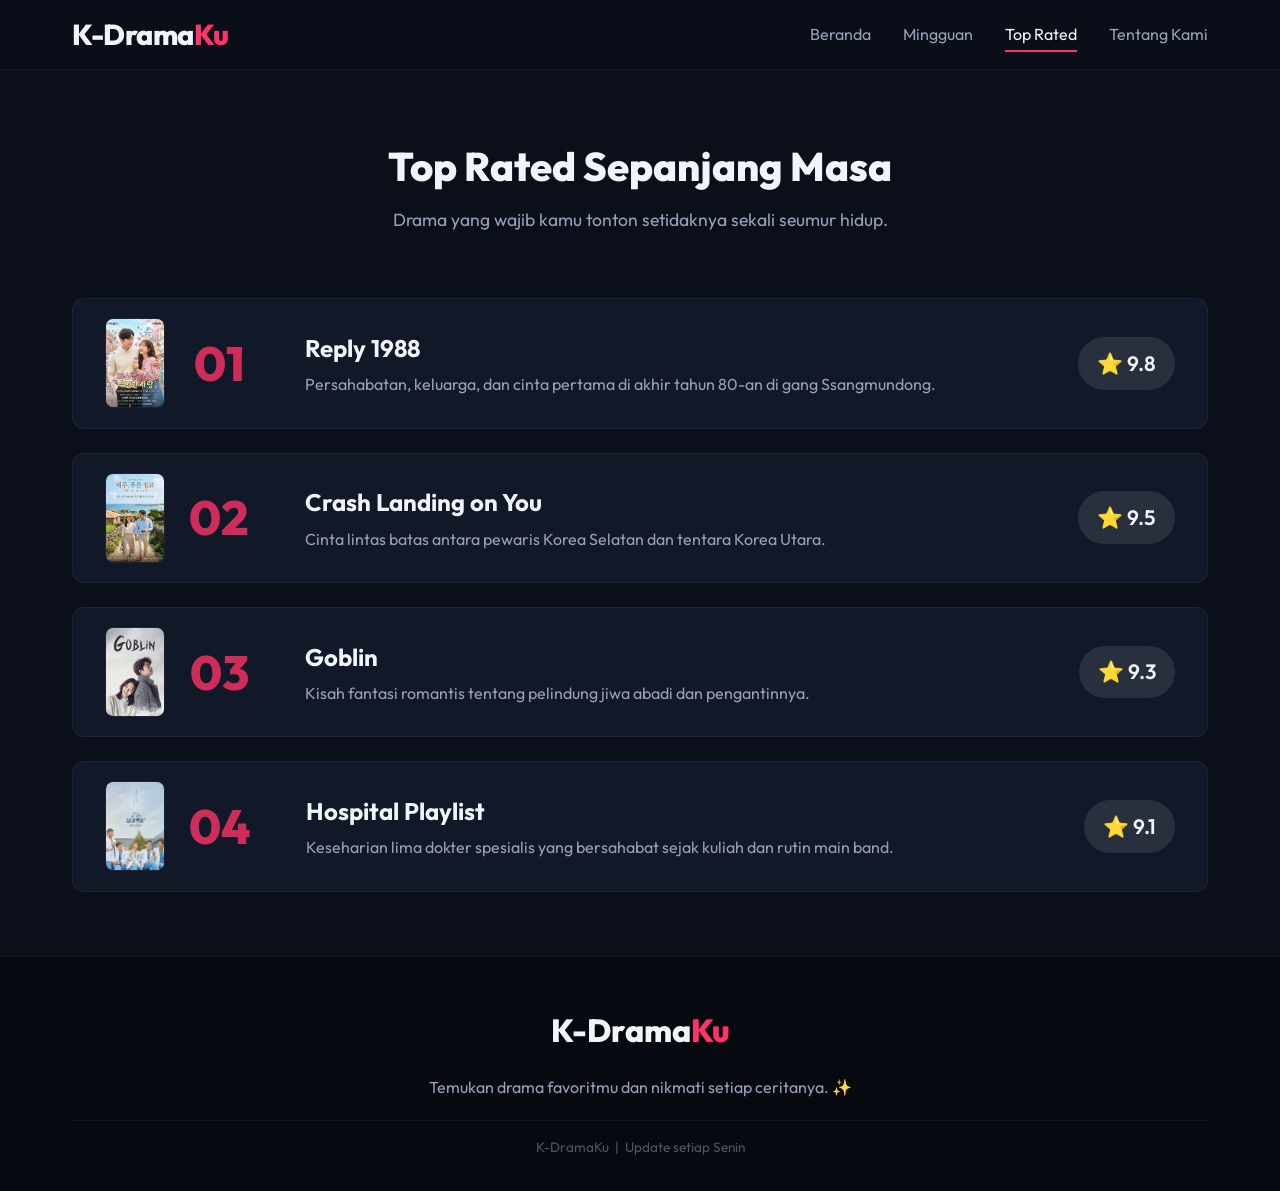
==== toprated.html @ f35d9a2c "Add files via upload" ====
<!DOCTYPE html>
<html lang="id">
<head>
    <meta charset="UTF-8">
    <meta name="viewport" content="width=device-width, initial-scale=1.0">
    <title>Top Rated | K-DramaKu</title>
    <link href="https://fonts.googleapis.com/css2?family=Outfit:wght@300;400;600;800&display=swap" rel="stylesheet">
    <link rel="stylesheet" href="style.css">
</head>
<body>

    <!-- Navigation Bar -->
    <nav class="navbar">
        <div class="nav-container">
            <a href="index.html" class="logo">K-Drama<span>Ku</span></a>
            
            <input type="checkbox" id="menu-toggle" class="menu-toggle">
            <label for="menu-toggle" class="hamburger">
                <span></span>
                <span></span>
                <span></span>
            </label>

            <ul class="nav-links">
                <li><a href="index.html">Beranda</a></li>
                <li><a href="rekomendasi.html">Mingguan</a></li>
                <li><a href="toprated.html" class="active">Top Rated</a></li>
                <li><a href="tentang.html">Tentang Kami</a></li>
            </ul>
        </div>
    </nav>

    <!-- Page Content -->
    <div class="page-container">
        <div class="page-header">
            <h2>Top Rated Sepanjang Masa</h2>
            <p>Drama yang wajib kamu tonton setidaknya sekali seumur hidup.</p>
        </div>

        <div class="top-rated-list">
            <a href="detail.html#reply1988" class="top-item">
                <img class="top-poster" src="assets/images/reply1988.jpg" alt="Reply 1988" onerror="this.src='assets/images/romcom.png'">
                <div class="rank">01</div>
                <div class="top-details">
                    <h3>Reply 1988</h3>
                    <p>Persahabatan, keluarga, dan cinta pertama di akhir tahun 80-an di gang Ssangmundong.</p>
                </div>
                <div class="rating">⭐ 9.8</div>
            </a>
            
            <a href="detail.html#cloy" class="top-item">
                <img class="top-poster" src="assets/images/cloy.jpg" alt="Crash Landing on You" onerror="this.src='assets/images/sliceoflife.png'">
                <div class="rank">02</div>
                <div class="top-details">
                    <h3>Crash Landing on You</h3>
                    <p>Cinta lintas batas antara pewaris Korea Selatan dan tentara Korea Utara.</p>
                </div>
                <div class="rating">⭐ 9.5</div>
            </a>
            
            <a href="detail.html#goblin" class="top-item">
                <img class="top-poster" src="assets/images/goblin.jpg" alt="Goblin" onerror="this.src='assets/images/historical.png'">
                <div class="rank">03</div>
                <div class="top-details">
                    <h3>Goblin</h3>
                    <p>Kisah fantasi romantis tentang pelindung jiwa abadi dan pengantinnya.</p>
                </div>
                <div class="rating">⭐ 9.3</div>
            </a>
            
            <a href="detail.html#hospital" class="top-item">
                <img class="top-poster" src="assets/images/hospital.jpg" alt="Hospital Playlist" onerror="this.src='assets/images/scifi.png'">
                <div class="rank">04</div>
                <div class="top-details">
                    <h3>Hospital Playlist</h3>
                    <p>Keseharian lima dokter spesialis yang bersahabat sejak kuliah dan rutin main band.</p>
                </div>
                <div class="rating">⭐ 9.1</div>
            </a>
        </div>
    </div>

    <!-- Footer -->
    <footer>
        <div class="footer-content">
            <div class="footer-logo">K-Drama<span>Ku</span></div>
            <p class="footer-tagline">Temukan drama favoritmu dan nikmati setiap ceritanya. ✨</p>
            <p class="footer-copy">K-DramaKu &nbsp;|&nbsp; Update setiap Senin</p>
        </div>
    </footer>

</body>
</html>
---- style.css ----
/* --- CSS Variables --- */
:root {
    --bg-color: #0b0f19;
    --text-color: #f1f5f9;
    --text-muted: #94a3b8;
    --primary-color: #ff3366;
    --primary-hover: #e62050;
    --secondary-color: rgba(255, 255, 255, 0.1);
    --secondary-hover: rgba(255, 255, 255, 0.2);
    --card-bg: #111827;
    --glass-bg: rgba(11, 15, 25, 0.95);
    --glass-border: rgba(255, 255, 255, 0.05);
    --font-main: 'Outfit', sans-serif;
    --transition: all 0.3s cubic-bezier(0.4, 0, 0.2, 1);
}

/* --- Base Styles --- */
* {
    margin: 0;
    padding: 0;
    box-sizing: border-box;
}

body {
    font-family: var(--font-main);
    background-color: var(--bg-color);
    color: var(--text-color);
    line-height: 1.6;
    overflow-x: hidden;
    display: flex;
    flex-direction: column;
    min-height: 100vh;
    padding-top: 70px; /* Space for fixed navbar */
}

a {
    text-decoration: none;
    color: inherit;
}

/* --- Navigation Bar --- */
.navbar {
    position: fixed;
    top: 0;
    left: 0;
    width: 100%;
    height: 70px;
    background: var(--glass-bg);
    backdrop-filter: blur(12px);
    -webkit-backdrop-filter: blur(12px);
    border-bottom: 1px solid var(--glass-border);
    z-index: 1000;
    display: flex;
    align-items: center;
}

.nav-container {
    max-width: 1200px;
    width: 100%;
    margin: 0 auto;
    padding: 0 2rem;
    display: flex;
    justify-content: space-between;
    align-items: center;
}

.logo {
    font-size: 1.8rem;
    font-weight: 800;
    color: var(--text-color);
    letter-spacing: -0.5px;
    z-index: 1002;
}

.logo span {
    color: var(--primary-color);
}

/* Hamburger Menu CSS (Checkbox Hack) */
.menu-toggle {
    display: none;
}

.hamburger {
    display: none;
    flex-direction: column;
    cursor: pointer;
    gap: 6px;
    z-index: 1002;
}

.hamburger span {
    width: 30px;
    height: 3px;
    background-color: var(--text-color);
    border-radius: 3px;
    transition: var(--transition);
}

.nav-links {
    list-style: none;
    display: flex;
    gap: 2rem;
}

.nav-links a {
    font-weight: 400;
    color: var(--text-muted);
    transition: var(--transition);
    font-size: 1rem;
    position: relative;
    padding: 0.5rem 0;
}

.nav-links a::after {
    content: '';
    position: absolute;
    width: 0;
    height: 2px;
    bottom: 0;
    left: 0;
    background-color: var(--primary-color);
    transition: var(--transition);
}

.nav-links a:hover, .nav-links a.active {
    color: var(--text-color);
}

.nav-links a:hover::after, .nav-links a.active::after {
    width: 100%;
}

/* --- Responsive Navbar (Hamburger) --- */
@media (max-width: 768px) {
    .hamburger {
        display: flex;
    }

    .nav-links {
        position: fixed;
        top: 0;
        right: -100%; /* Hidden off-screen */
        width: 100%;
        height: 100vh;
        background: var(--card-bg);
        flex-direction: column;
        align-items: center;
        justify-content: center;
        gap: 3rem;
        transition: 0.4s ease-in-out;
        z-index: 1001;
    }

    .nav-links a {
        font-size: 1.5rem;
        font-weight: 600;
    }

    /* Show Menu */
    .menu-toggle:checked ~ .nav-links {
        right: 0;
    }

    /* Transform Hamburger to 'X' */
    .menu-toggle:checked ~ .hamburger span:nth-child(1) {
        transform: translateY(9px) rotate(45deg);
    }
    .menu-toggle:checked ~ .hamburger span:nth-child(2) {
        opacity: 0;
    }
    .menu-toggle:checked ~ .hamburger span:nth-child(3) {
        transform: translateY(-9px) rotate(-45deg);
    }
}

/* --- Hero Section (Beranda) --- */
.hero {
    flex: 1; /* Take up remaining height */
    display: flex;
    align-items: center;
    position: relative;
    background-image: url('assets/images/hero.png');
    background-size: cover;
    background-position: center;
    padding: 0 2rem;
    min-height: calc(100vh - 70px);
}

.hero-overlay {
    position: absolute;
    top: 0;
    left: 0;
    width: 100%;
    height: 100%;
    background: linear-gradient(to right, rgba(11, 15, 25, 0.95) 0%, rgba(11, 15, 25, 0.4) 100%);
    z-index: 1;
}

.hero-content {
    position: relative;
    z-index: 2;
    max-width: 1200px;
    margin: 0 auto;
    width: 100%;
    animation: fadeInUp 1s ease-out forwards;
}

.badge {
    background: rgba(255, 51, 102, 0.15);
    color: var(--primary-color);
    padding: 0.5rem 1rem;
    border-radius: 50px;
    font-size: 0.9rem;
    font-weight: 600;
    display: inline-block;
    margin-bottom: 1.5rem;
    border: 1px solid rgba(255, 51, 102, 0.3);
}

.hero h1 {
    font-size: 4.5rem;
    font-weight: 800;
    line-height: 1.1;
    margin-bottom: 1.5rem;
    background: linear-gradient(to right, #fff, #94a3b8);
    -webkit-background-clip: text;
    -webkit-text-fill-color: transparent;
}

.hero p {
    font-size: 1.2rem;
    color: var(--text-muted);
    max-width: 500px;
    margin-bottom: 2.5rem;
}

.hero-buttons {
    display: flex;
    gap: 1rem;
}

.btn {
    padding: 0.8rem 1.8rem;
    border-radius: 8px;
    font-weight: 600;
    cursor: pointer;
    transition: var(--transition);
    border: none;
    display: inline-flex;
    align-items: center;
    justify-content: center;
}

.btn-primary {
    background: var(--primary-color);
    color: white;
    box-shadow: 0 4px 15px rgba(255, 51, 102, 0.3);
}

.btn-primary:hover {
    background: var(--primary-hover);
    transform: translateY(-2px);
    box-shadow: 0 6px 20px rgba(255, 51, 102, 0.4);
}

.btn-secondary {
    background: var(--secondary-color);
    color: white;
    backdrop-filter: blur(10px);
    border: 1px solid var(--glass-border);
}

.btn-secondary:hover {
    background: var(--secondary-hover);
    transform: translateY(-2px);
}

/* --- Reusable Page Sections --- */
.page-container {
    flex: 1;
    padding: 4rem 2rem;
    max-width: 1200px;
    margin: 0 auto;
    width: 100%;
}

.page-header {
    margin-bottom: 4rem;
    text-align: center;
}

.page-header h2 {
    font-size: 2.5rem;
    font-weight: 800;
    margin-bottom: 0.5rem;
}

.page-header p {
    color: var(--text-muted);
    font-size: 1.1rem;
}

/* --- Cards Grid (Rekomendasi) --- */
.cards-grid {
    display: grid;
    grid-template-columns: repeat(auto-fit, minmax(300px, 1fr));
    gap: 2.5rem;
}

.card {
    background: var(--card-bg);
    border-radius: 16px;
    overflow: hidden;
    border: 1px solid var(--glass-border);
    transition: var(--transition);
    position: relative;
    cursor: pointer;
}

.card:hover {
    transform: translateY(-10px);
    box-shadow: 0 20px 40px rgba(0, 0, 0, 0.4);
    border-color: rgba(255, 255, 255, 0.1);
}

.card-image {
    position: relative;
    height: 350px;
    overflow: hidden;
}

.card-image img {
    width: 100%;
    height: 100%;
    object-fit: cover;
    transition: transform 0.5s ease;
}

.card:hover .card-image img {
    transform: scale(1.05);
}

.card-badge {
    position: absolute;
    top: 1rem;
    right: 1rem;
    background: rgba(0, 0, 0, 0.6);
    backdrop-filter: blur(4px);
    padding: 0.4rem 0.8rem;
    border-radius: 6px;
    font-size: 0.8rem;
    font-weight: 600;
    border: 1px solid var(--glass-border);
}

.card-badge.highlight {
    background: var(--primary-color);
    border: none;
}

.card-info {
    padding: 1.5rem;
}

.genre {
    color: var(--primary-color);
    font-size: 0.85rem;
    font-weight: 600;
    text-transform: uppercase;
    letter-spacing: 1px;
}

.card-info h3 {
    font-size: 1.4rem;
    margin: 0.5rem 0;
}

.card-info p {
    color: var(--text-muted);
    font-size: 0.95rem;
    margin-bottom: 1.5rem;
}

.btn-text {
    color: var(--text-color);
    font-weight: 600;
    display: inline-flex;
    align-items: center;
}

.arrow {
    margin-left: 0.5rem;
    transition: var(--transition);
}

.card:hover .arrow {
    transform: translateX(5px);
    color: var(--primary-color);
}

/* --- Top Rated Section --- */
.top-rated-list {
    display: flex;
    flex-direction: column;
    gap: 1.5rem;
}

.top-item {
    display: flex;
    align-items: center;
    background: var(--card-bg);
    padding: 1.2rem 2rem;
    border-radius: 12px;
    border: 1px solid var(--glass-border);
    transition: var(--transition);
    gap: 1.5rem;
    color: var(--text-color);
}

.top-poster {
    width: 60px;
    height: 90px;
    object-fit: cover;
    border-radius: 8px;
    flex-shrink: 0;
    border: 1px solid var(--glass-border);
}

.top-item:hover {
    background: rgba(255, 255, 255, 0.05);
    transform: scale(1.02);
}

.rank {
    font-size: 3rem;
    font-weight: 800;
    color: var(--primary-color);
    opacity: 0.8;
    margin-right: 2rem;
    min-width: 60px;
    text-align: center;
}

.top-details {
    flex: 1;
}

.top-details h3 {
    font-size: 1.5rem;
    margin-bottom: 0.3rem;
}

.top-details p {
    color: var(--text-muted);
    font-size: 1rem;
}

.rating {
    font-size: 1.3rem;
    font-weight: 600;
    background: rgba(255, 255, 255, 0.1);
    padding: 0.6rem 1.2rem;
    border-radius: 50px;
}

/* --- About & Newsletter Section --- */
.about-container {
    background: linear-gradient(135deg, var(--card-bg) 0%, rgba(255, 51, 102, 0.05) 100%);
    border: 1px solid var(--glass-border);
    border-radius: 24px;
    padding: 4rem;
    text-align: center;
    position: relative;
    overflow: hidden;
}

.about-content {
    position: relative;
    z-index: 2;
    max-width: 700px;
    margin: 0 auto;
}

.about-content h2 {
    font-size: 2.5rem;
    margin-bottom: 1rem;
}

.about-content > p {
    color: var(--text-muted);
    font-size: 1.1rem;
    margin-bottom: 3rem;
}

.newsletter-box {
    background: rgba(0, 0, 0, 0.3);
    padding: 2.5rem;
    border-radius: 16px;
    border: 1px solid var(--glass-border);
}

.newsletter-box h3 {
    font-size: 1.5rem;
    margin-bottom: 0.5rem;
}

.newsletter-box p {
    color: var(--text-muted);
    margin-bottom: 2rem;
    font-size: 1rem;
}

.newsletter-form {
    display: flex;
    gap: 1rem;
}

.newsletter-form input {
    flex: 1;
    padding: 1rem 1.5rem;
    border-radius: 8px;
    border: 1px solid var(--glass-border);
    background: rgba(255, 255, 255, 0.05);
    color: white;
    font-family: inherit;
    font-size: 1rem;
    outline: none;
    transition: var(--transition);
}

.newsletter-form input:focus {
    border-color: var(--primary-color);
    background: rgba(255, 255, 255, 0.1);
}

/* --- Footer --- */
footer {
    background: #060910;
    border-top: 1px solid var(--glass-border);
    margin-top: auto;
}

.footer-content {
    max-width: 1200px;
    margin: 0 auto;
    padding: 3rem 2rem 2rem;
    display: flex;
    flex-direction: column;
    align-items: center;
    gap: 1.2rem;
    text-align: center;
}

.footer-logo {
    font-size: 2rem;
    font-weight: 800;
    color: var(--text-color);
}

.footer-logo span {
    color: var(--primary-color);
}

.footer-tagline {
    color: var(--text-muted);
    font-size: 1rem;
}

.footer-links {
    display: flex;
    gap: 2rem;
    flex-wrap: wrap;
    justify-content: center;
}

.footer-links a {
    color: var(--text-muted);
    font-size: 0.95rem;
    transition: var(--transition);
}

.footer-links a:hover {
    color: var(--primary-color);
}

.footer-copy {
    color: rgba(148, 163, 184, 0.5);
    font-size: 0.85rem;
    padding-top: 1rem;
    border-top: 1px solid var(--glass-border);
    width: 100%;
}

/* --- Animations --- */
@keyframes fadeInUp {
    from {
        opacity: 0;
        transform: translateY(30px);
    }
    to {
        opacity: 1;
        transform: translateY(0);
    }
}

/* --- Small Screen Adjustments --- */
@media (max-width: 768px) {
    .hero h1 {
        font-size: 3rem;
    }
    
    .newsletter-form {
        flex-direction: column;
    }
    
    .about-container {
        padding: 2rem;
    }
    
    .top-item {
        flex-direction: column;
        align-items: flex-start;
        gap: 1rem;
    }
    
    .rating {
        align-self: flex-start;
    }
}
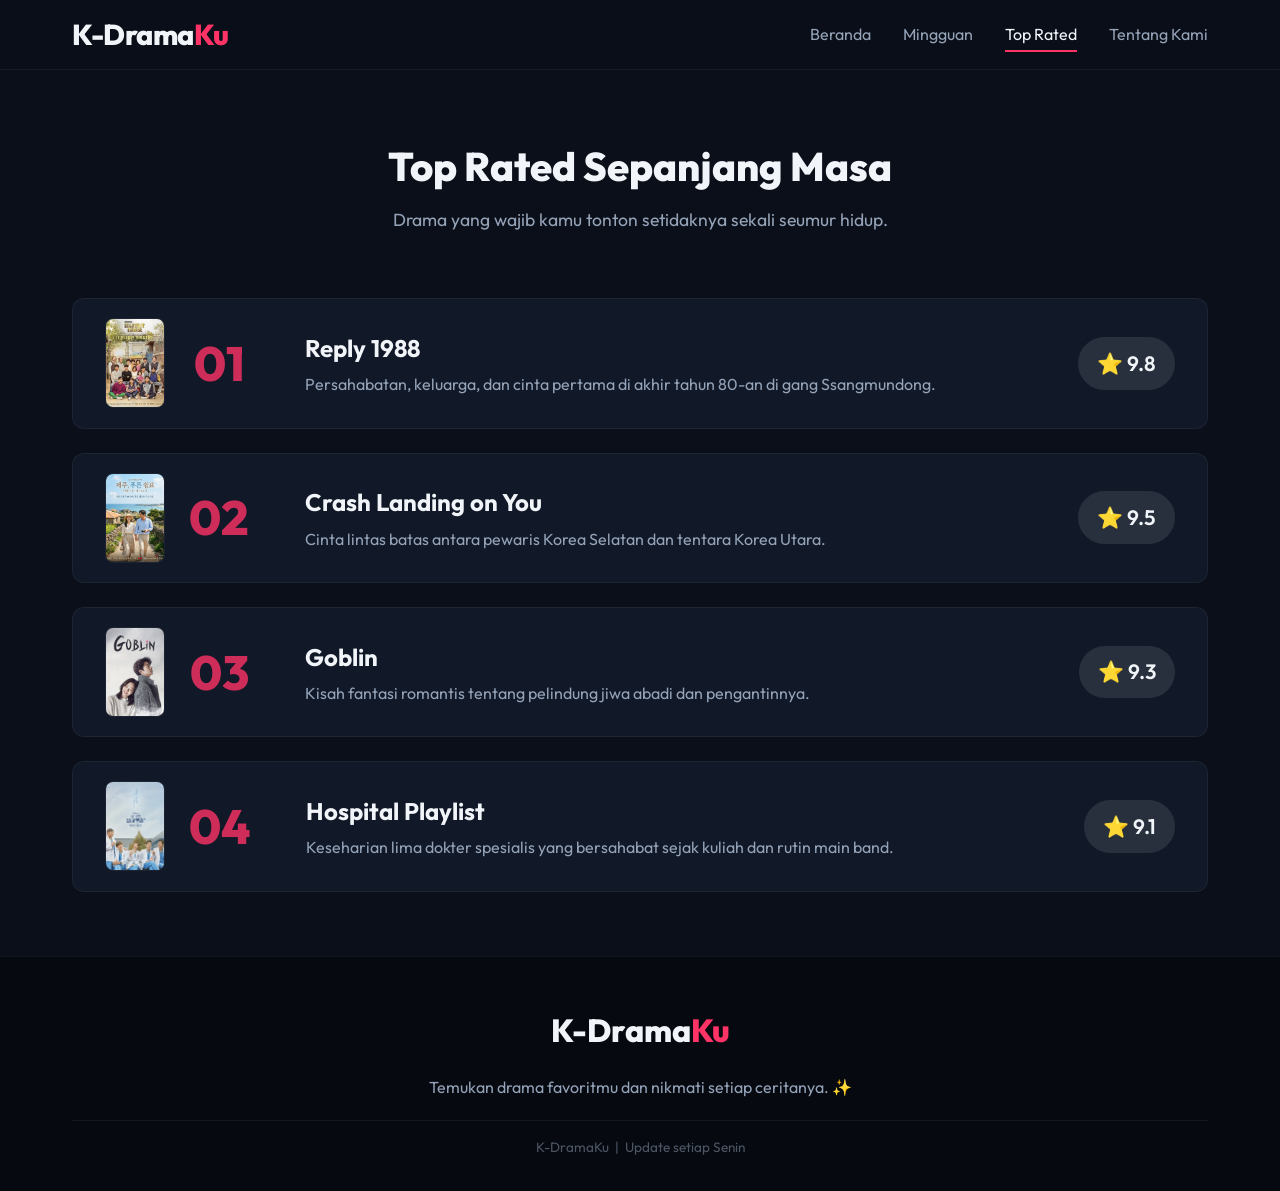
==== commit 9f07dd66: "Add files via upload" ====
--- a/toprated.html
+++ b/toprated.html
@@ -39,7 +39,7 @@
 
         <div class="top-rated-list">
             <a href="detail.html#reply1988" class="top-item">
-                <img class="top-poster" src="assets/images/reply1988.jpg" alt="Reply 1988" onerror="this.src='assets/images/romcom.png'">
+                <img class="top-poster" src="assets/images/Reply1988.jpg" alt="Reply 1988" onerror="this.src='assets/images/romcom.png'">
                 <div class="rank">01</div>
                 <div class="top-details">
                     <h3>Reply 1988</h3>
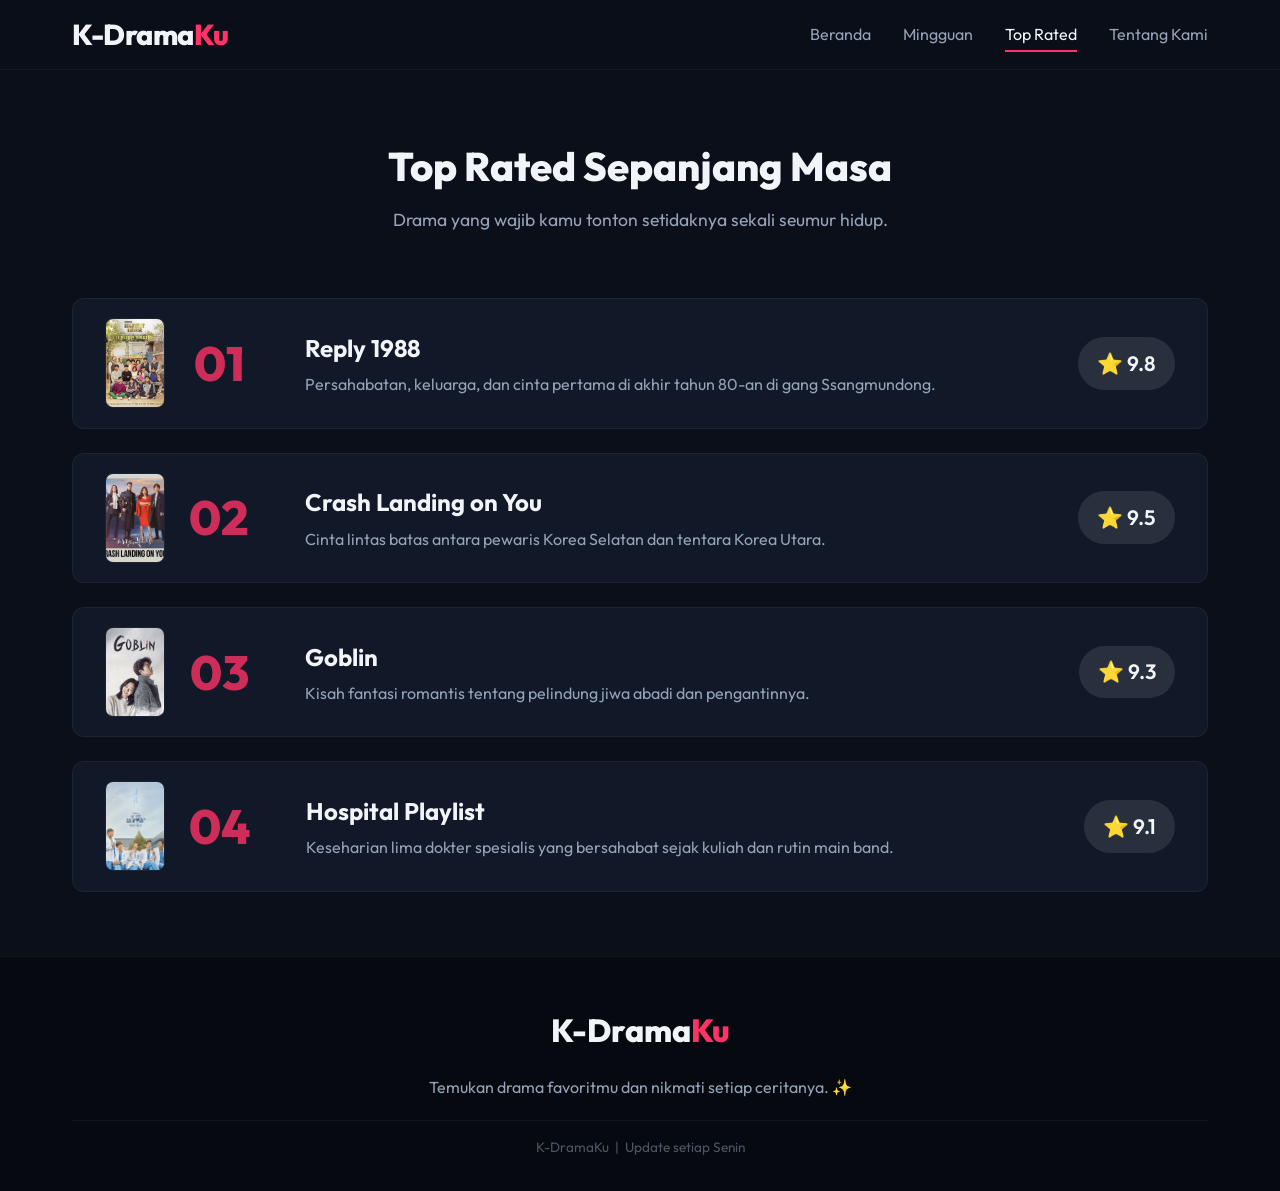
==== commit 9d08557f: "Add files via upload" ====
--- a/toprated.html
+++ b/toprated.html
@@ -49,7 +49,7 @@
             </a>
             
             <a href="detail.html#cloy" class="top-item">
-                <img class="top-poster" src="assets/images/cloy.jpg" alt="Crash Landing on You" onerror="this.src='assets/images/sliceoflife.png'">
+                <img class="top-poster" src="assets/images/Cloy.jpg" alt="Crash Landing on You" onerror="this.src='assets/images/sliceoflife.png'">
                 <div class="rank">02</div>
                 <div class="top-details">
                     <h3>Crash Landing on You</h3>
